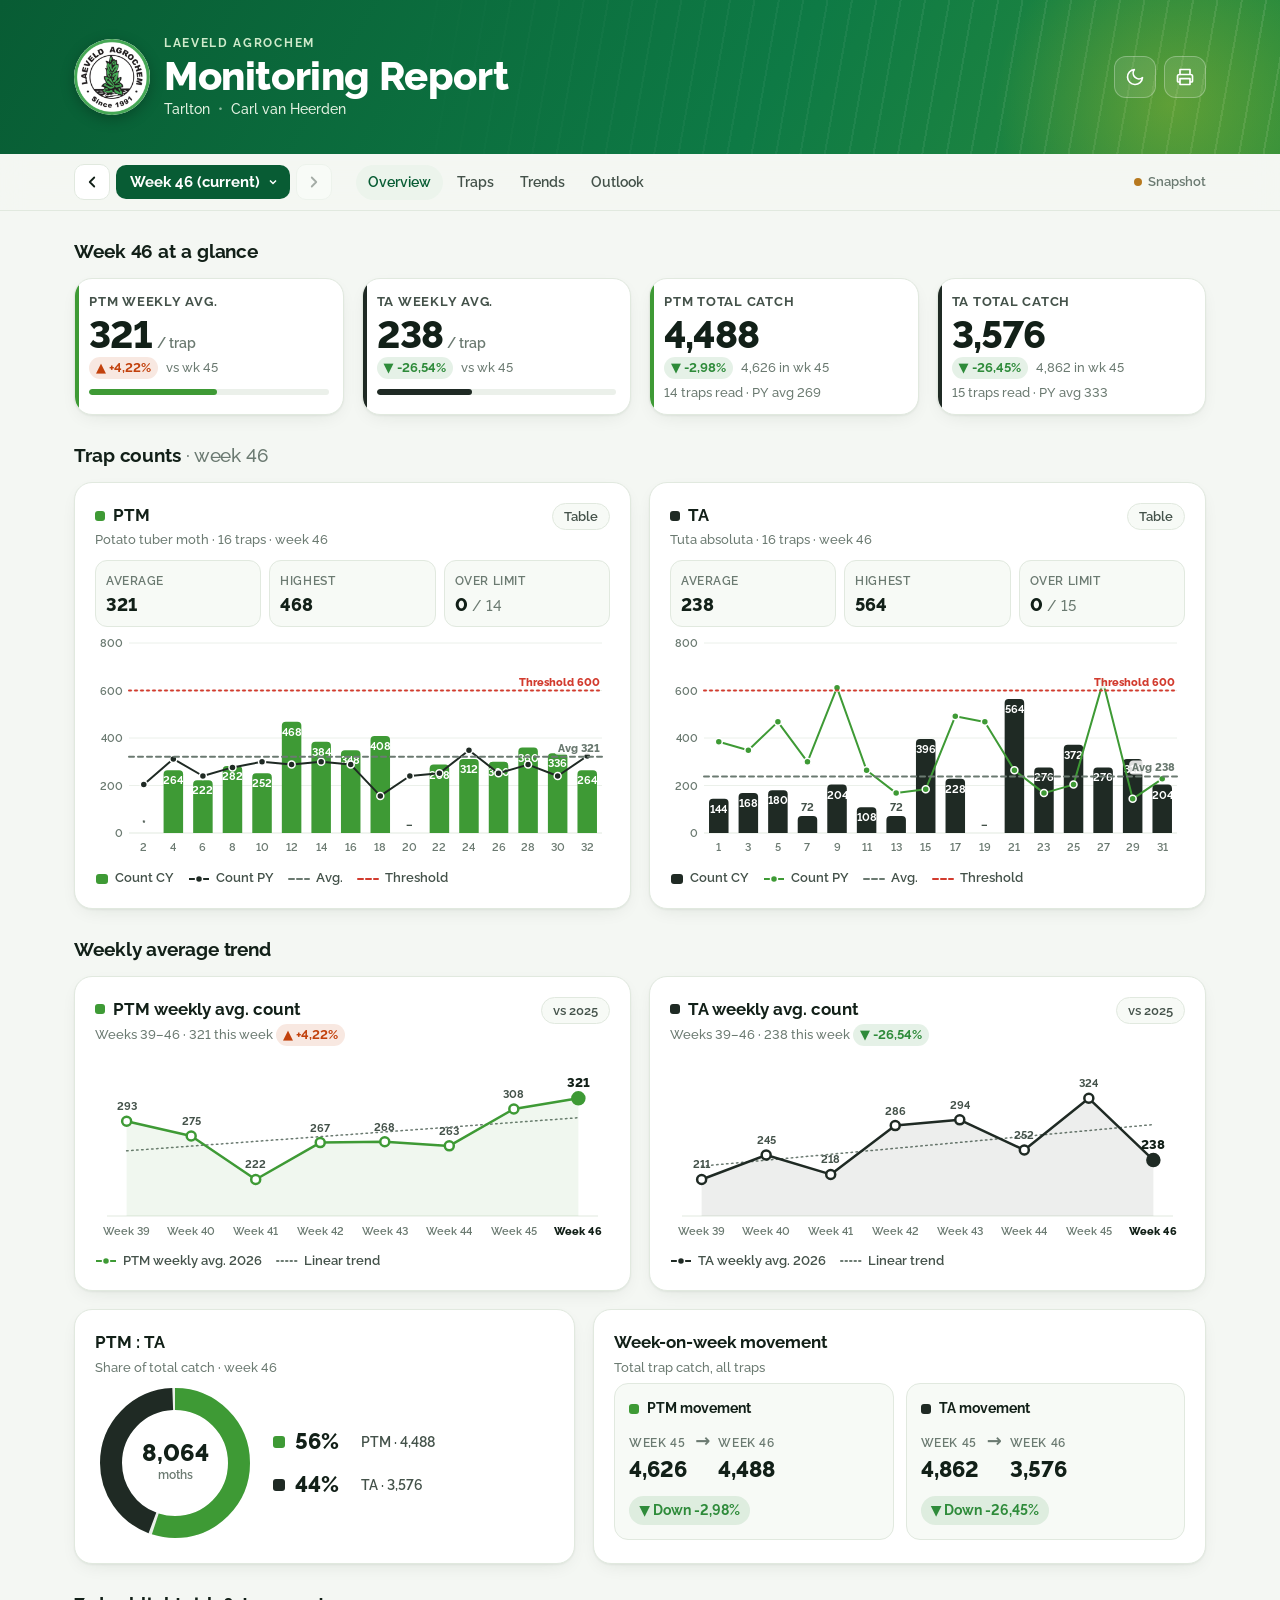
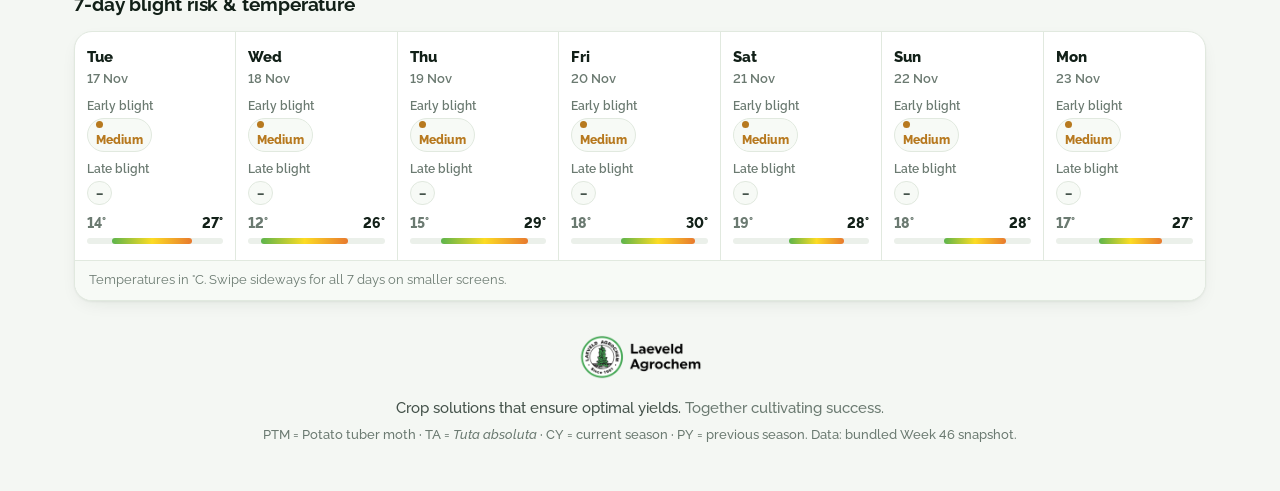
==== index.html @ a838b95b "LAC Monitoring Report web prototype Mobile-first dashboard reproducing the weekly Laeveld Agrochem m" ====
<!doctype html>
<html lang="en">
<head>
<meta charset="utf-8">
<meta name="viewport" content="width=device-width, initial-scale=1, viewport-fit=cover">
<title>LAC Monitoring Report</title>
<meta name="description" content="Laeveld Agrochem weekly pest-trap monitoring report – PTM and Tuta absoluta counts, trends and blight outlook.">
<meta name="theme-color" content="#085C34">
<link rel="icon" href="logo-badge.png">
<link rel="apple-touch-icon" href="logo-badge.png">
<link rel="preconnect" href="https://fonts.googleapis.com">
<link rel="preconnect" href="https://fonts.gstatic.com" crossorigin>
<link href="https://fonts.googleapis.com/css2?family=Raleway:wght@400;500;600;700;800&display=swap" rel="stylesheet">
<link rel="stylesheet" href="styles.css">
</head>
<body>
<a class="skip" href="#main">Skip to report</a>

<header class="hero">
  <div class="hero__rows" aria-hidden="true"></div>
  <div class="wrap hero__inner">
    <div class="brand">
      <img class="brand__badge" src="logo-badge.png" alt="Laeveld Agrochem, since 1991" width="64" height="64">
      <div>
        <p class="eyebrow" id="company">Laeveld Agrochem</p>
        <h1 id="title">Monitoring Report</h1>
        <p class="hero__meta"><span id="region">Tarlton</span><span class="dot" aria-hidden="true">•</span><span id="rep">Carl van Heerden</span></p>
      </div>
    </div>
    <div class="hero__actions">
      <button class="iconbtn" id="themeBtn" type="button" aria-label="Toggle dark mode" title="Toggle dark mode">
        <svg viewBox="0 0 24 24" width="20" height="20" aria-hidden="true"><path d="M21 12.8A9 9 0 1 1 11.2 3a7 7 0 0 0 9.8 9.8Z" fill="none" stroke="currentColor" stroke-width="2" stroke-linejoin="round"/></svg>
      </button>
      <button class="iconbtn" id="printBtn" type="button" aria-label="Print or save as PDF" title="Print / save as PDF">
        <svg viewBox="0 0 24 24" width="20" height="20" aria-hidden="true"><path d="M6 9V3h12v6M6 18H4a1 1 0 0 1-1-1v-6a2 2 0 0 1 2-2h14a2 2 0 0 1 2 2v6a1 1 0 0 1-1 1h-2M6 14h12v7H6z" fill="none" stroke="currentColor" stroke-width="2" stroke-linejoin="round"/></svg>
      </button>
    </div>
  </div>
</header>

<div class="weekbar" id="weekbar">
  <div class="wrap weekbar__inner">
    <div class="weekpicker" role="group" aria-label="Report week">
      <button class="iconbtn iconbtn--sm" id="prevWeek" type="button" aria-label="Previous week">
        <svg viewBox="0 0 24 24" width="18" height="18" aria-hidden="true"><path d="m15 18-6-6 6-6" fill="none" stroke="currentColor" stroke-width="2.4" stroke-linecap="round" stroke-linejoin="round"/></svg>
      </button>
      <label class="sr" for="weekSel">Report week</label>
      <select id="weekSel"></select>
      <button class="iconbtn iconbtn--sm" id="nextWeek" type="button" aria-label="Next week">
        <svg viewBox="0 0 24 24" width="18" height="18" aria-hidden="true"><path d="m9 18 6-6-6-6" fill="none" stroke="currentColor" stroke-width="2.4" stroke-linecap="round" stroke-linejoin="round"/></svg>
      </button>
    </div>
    <nav class="tabs" aria-label="Report sections">
      <a href="#overview" class="is-active">Overview</a>
      <a href="#traps">Traps</a>
      <a href="#trends">Trends</a>
      <a href="#outlook">Outlook</a>
    </nav>
    <p class="source" id="source" aria-live="polite"><span class="source__dot"></span><span class="source__txt">Loading…</span></p>
  </div>
</div>

<main id="main" class="wrap">

  <section id="overview" class="section" aria-labelledby="ov-h">
    <h2 id="ov-h" class="section__title">Week <span data-week></span> at a glance</h2>
    <div class="kpis" id="kpis"></div>
  </section>

  <section id="traps" class="section" aria-labelledby="tr-h">
    <h2 id="tr-h" class="section__title">Trap counts <span class="muted">· week <span data-week></span></span></h2>
    <div class="grid2">
      <article class="card" id="card-PTM"></article>
      <article class="card" id="card-TA"></article>
    </div>
  </section>

  <section id="trends" class="section" aria-labelledby="tn-h">
    <h2 id="tn-h" class="section__title">Weekly average trend</h2>
    <div class="grid2 grid2--trend">
      <article class="card" id="trend-PTM"></article>
      <article class="card" id="trend-TA"></article>
    </div>
    <div class="grid2 grid2--split">
      <article class="card" id="ratio"></article>
      <article class="card" id="movement"></article>
    </div>
  </section>

  <section id="outlook" class="section" aria-labelledby="ol-h">
    <h2 id="ol-h" class="section__title">7-day blight risk &amp; temperature</h2>
    <article class="card card--flush" id="forecast"></article>
  </section>

  <footer class="foot">
    <img src="logo.png" alt="Laeveld Agrochem" width="175" height="50" class="foot__logo">
    <p>Crop solutions that ensure optimal yields. <span class="muted">Together cultivating success.</span></p>
    <p class="muted small">PTM = Potato tuber moth · TA = <i>Tuta absoluta</i> · CY = current season · PY = previous season. <span id="srcFoot"></span></p>
  </footer>
</main>

<div class="tip" id="tip" role="tooltip" hidden></div>

<script src="config.js"></script>
<script src="data/snapshot.js"></script>
<script src="app.js"></script>
</body>
</html>
---- styles.css ----
/* Laeveld Agrochem brand tokens (from laeveld.co.za global kit) */
:root{
  --forest:#085C34; --leaf:#5CB44C; --mint:#ECF4EC; --sun:#FCDC24;
  --bg:#F4F7F3; --surface:#FFFFFF; --surface-2:#F7FAF6; --line:#E1E9DF; --grid:#EBF0EA;
  --ink:#122018; --ink-2:#44524A; --ink-3:#6B7A71;
  --ptm:#3E9A35; --ptm-soft:#DCEFD7; --ta:#1F2A24; --ta-soft:#DDE3DF;
  --py:#8A968F; --avg:#6B7A71; --thr:#D23B2E;
  --good:#2E8B3A; --bad:#C2410C; --warn:#B7791F;
  --hero-a:#085C34; --hero-b:#0E7A45;
  --shadow:0 1px 2px rgba(10,40,20,.05),0 6px 20px -8px rgba(10,40,20,.12);
  --r:18px;
  color-scheme:light;
}
@media (prefers-color-scheme:dark){
  :root:not([data-theme="light"]){
    --bg:#0E1411; --surface:#151D18; --surface-2:#1A231D; --line:#26322A; --grid:#202A23;
    --ink:#E9F0EA; --ink-2:#B5C2B9; --ink-3:#8A988F;
    --ptm:#6CC45B; --ptm-soft:#21391F; --ta:#C9D3CC; --ta-soft:#2A332D;
    --py:#7E8C83; --avg:#9AA89F; --thr:#F06455; --good:#5FC46C; --bad:#F08A5D;
    --hero-a:#063F24; --hero-b:#0A5A33;
    --shadow:0 1px 2px rgba(0,0,0,.3),0 8px 24px -10px rgba(0,0,0,.6);
    color-scheme:dark;
  }
}
:root[data-theme="dark"]{
  --bg:#0E1411; --surface:#151D18; --surface-2:#1A231D; --line:#26322A; --grid:#202A23;
  --ink:#E9F0EA; --ink-2:#B5C2B9; --ink-3:#8A988F;
  --ptm:#6CC45B; --ptm-soft:#21391F; --ta:#C9D3CC; --ta-soft:#2A332D;
  --py:#7E8C83; --avg:#9AA89F; --thr:#F06455; --good:#5FC46C; --bad:#F08A5D;
  --hero-a:#063F24; --hero-b:#0A5A33;
  --shadow:0 1px 2px rgba(0,0,0,.3),0 8px 24px -10px rgba(0,0,0,.6);
  color-scheme:dark;
}

*{box-sizing:border-box}
html{scroll-behavior:smooth;scroll-padding-top:76px;-webkit-text-size-adjust:100%}
body{margin:0;background:var(--bg);color:var(--ink);font:400 15px/1.5 Raleway,system-ui,-apple-system,Segoe UI,sans-serif;font-variant-numeric:lining-nums tabular-nums}
.wrap{max-width:1180px;margin:0 auto;padding:0 16px}
@media (min-width:768px){.wrap{padding:0 24px}}
.sr{position:absolute;width:1px;height:1px;overflow:hidden;clip:rect(0 0 0 0);white-space:nowrap}
.skip{position:absolute;left:-999px;top:8px;background:var(--sun);color:#111;padding:8px 12px;border-radius:8px;z-index:100;font-weight:700}
.skip:focus{left:8px}
.muted{color:var(--ink-3);font-weight:500}
.small{font-size:12.5px}
:focus-visible{outline:3px solid var(--sun);outline-offset:2px;border-radius:6px}

/* Hero */
.hero{position:relative;overflow:hidden;color:#fff;background:linear-gradient(120deg,var(--hero-a) 0%,var(--hero-b) 60%,#3E9A35 130%)}
.hero__rows{position:absolute;inset:0;opacity:.18;
  background:repeating-linear-gradient(100deg,transparent 0 22px,rgba(255,255,255,.55) 22px 24px);
  -webkit-mask-image:linear-gradient(90deg,transparent 30%,#000 100%);mask-image:linear-gradient(90deg,transparent 30%,#000 100%)}
.hero::after{content:"";position:absolute;right:-80px;bottom:-140px;width:380px;height:380px;border-radius:50%;background:radial-gradient(circle,rgba(252,220,36,.28),transparent 65%)}
.hero__inner{position:relative;z-index:1;display:flex;align-items:center;justify-content:space-between;gap:12px;padding-top:22px;padding-bottom:22px}
.brand{display:flex;align-items:center;gap:14px;min-width:0}
.brand__badge{width:56px;height:56px;border-radius:50%;background:#fff;box-shadow:0 4px 14px rgba(0,0,0,.25);flex:none}
@media (max-width:520px){.hero__actions .iconbtn{width:38px;height:38px}#printBtn{display:none}.weekbar__inner{gap:8px;padding-top:8px;padding-bottom:6px}}
@media (min-width:768px){.brand__badge{width:76px;height:76px}.hero__inner{padding-top:34px;padding-bottom:34px}}
.eyebrow{margin:0;font-size:12px;font-weight:700;letter-spacing:.14em;text-transform:uppercase;color:#CFEACB}
h1{margin:2px 0 2px;font-size:clamp(24px,5.4vw,40px);line-height:1.08;font-weight:800;letter-spacing:-.01em}
.hero__meta{margin:0;font-size:14px;color:#E3F1E1;font-weight:500}
.hero__meta .dot{margin:0 8px;opacity:.6}
.hero__actions{display:flex;gap:8px;flex:none}
.iconbtn{display:inline-grid;place-items:center;width:42px;height:42px;border-radius:12px;border:1px solid rgba(255,255,255,.28);background:rgba(255,255,255,.1);color:inherit;cursor:pointer;transition:background .15s}
.iconbtn:hover{background:rgba(255,255,255,.2)}
.iconbtn--sm{width:36px;height:36px;border-radius:10px;border-color:var(--line);background:var(--surface);color:var(--ink)}
.iconbtn--sm:hover{background:var(--surface-2)}
.iconbtn:disabled{opacity:.35;cursor:default}

/* Sticky week bar */
.weekbar{position:sticky;top:0;z-index:20;background:color-mix(in srgb,var(--bg) 86%,transparent);backdrop-filter:saturate(1.4) blur(12px);-webkit-backdrop-filter:saturate(1.4) blur(12px);border-bottom:1px solid var(--line)}
.weekbar__inner{display:flex;align-items:center;gap:12px;flex-wrap:wrap;padding-top:10px;padding-bottom:10px}
.weekpicker{display:flex;align-items:center;gap:6px}
.weekpicker select{appearance:none;-webkit-appearance:none;font:700 15px Raleway,sans-serif;color:#fff;background:var(--forest);border:0;border-radius:10px;padding:8px 30px 8px 14px;cursor:pointer;
  background-image:url("data:image/svg+xml,%3Csvg xmlns='http://www.w3.org/2000/svg' width='12' height='12' viewBox='0 0 24 24'%3E%3Cpath d='m6 9 6 6 6-6' fill='none' stroke='%23fff' stroke-width='3'/%3E%3C/svg%3E");background-repeat:no-repeat;background-position:right 11px center}
.tabs{display:flex;gap:2px;overflow-x:auto;scrollbar-width:none;order:3;width:100%}
.tabs::-webkit-scrollbar{display:none}
.tabs a{flex:none;padding:7px 12px;border-radius:999px;color:var(--ink-2);text-decoration:none;font-weight:600;font-size:14px}
.tabs a:hover{background:var(--surface)}
.tabs a.is-active{background:var(--mint);color:var(--forest)}
:root[data-theme="dark"] .tabs a.is-active{background:var(--ptm-soft);color:var(--ptm)}
@media (prefers-color-scheme:dark){:root:not([data-theme="light"]) .tabs a.is-active{background:var(--ptm-soft);color:var(--ptm)}}
.source{margin:0 0 0 auto;display:flex;align-items:center;gap:6px;font-size:12.5px;color:var(--ink-3);font-weight:600}
.source__dot{width:8px;height:8px;border-radius:50%;background:var(--ink-3)}
.source.is-live .source__dot{background:var(--leaf);box-shadow:0 0 0 3px color-mix(in srgb,var(--leaf) 25%,transparent)}
.source.is-offline .source__dot{background:var(--warn)}
@media (min-width:900px){.tabs{order:0;width:auto;margin-left:12px}}

/* Sections & cards */
.section{padding-top:26px}
.section__title{margin:0 0 12px;font-size:19px;font-weight:700;letter-spacing:-.005em}
.card{background:var(--surface);border:1px solid var(--line);border-radius:var(--r);box-shadow:var(--shadow);padding:16px;min-width:0}
@media (min-width:768px){.card{padding:20px}}
.card--flush{padding:0;overflow:hidden}
.card__head{display:flex;align-items:flex-start;justify-content:space-between;gap:10px;margin-bottom:6px}
.card__title{margin:0;font-size:17px;font-weight:700;display:flex;align-items:center;gap:8px}
.card__sub{margin:2px 0 0;color:var(--ink-3);font-size:13px;font-weight:500}
.pill{display:inline-flex;align-items:center;gap:6px;font-size:12px;font-weight:700;padding:3px 9px;border-radius:999px;background:var(--surface-2);border:1px solid var(--line);color:var(--ink-2);white-space:nowrap}
.swatch{width:10px;height:10px;border-radius:3px;display:inline-block;flex:none}
.grid2{display:grid;gap:14px}
@media (min-width:900px){.grid2{grid-template-columns:1fr 1fr;gap:18px}.grid2--split{grid-template-columns:minmax(0,.9fr) minmax(0,1.1fr)}}
.grid2--split{margin-top:14px}
@media (min-width:900px){.grid2--split{margin-top:18px}}

/* KPI tiles */
.kpis{display:grid;grid-template-columns:repeat(2,minmax(0,1fr));gap:12px}
@media (min-width:900px){.kpis{grid-template-columns:repeat(4,minmax(0,1fr));gap:18px}}
.kpi{position:relative;background:var(--surface);border:1px solid var(--line);border-radius:var(--r);box-shadow:var(--shadow);padding:14px 14px 12px;overflow:hidden;min-width:0}
.kpi::before{content:"";position:absolute;left:0;top:0;bottom:0;width:4px;background:var(--k,var(--leaf))}
.kpi__label{margin:0;font-size:12.5px;font-weight:700;color:var(--ink-2);text-transform:uppercase;letter-spacing:.06em}
.kpi__value{margin:4px 0 2px;font-size:clamp(28px,7vw,38px);font-weight:800;line-height:1.05;letter-spacing:-.02em}
.kpi__value small{font-size:14px;font-weight:600;color:var(--ink-3);letter-spacing:0;margin-left:4px}
.kpi__foot{margin:0;font-size:13px;color:var(--ink-3);font-weight:500;display:flex;flex-wrap:wrap;gap:4px 8px;align-items:center}
.delta{display:inline-flex;align-items:center;gap:3px;font-weight:700;font-size:13px;padding:1px 7px;border-radius:999px}
.delta--down{color:var(--good);background:color-mix(in srgb,var(--good) 12%,transparent)}
.delta--up{color:var(--bad);background:color-mix(in srgb,var(--bad) 12%,transparent)}
.delta--flat{color:var(--ink-3);background:var(--surface-2)}
.kpi__bar{height:6px;border-radius:99px;background:var(--grid);margin-top:10px;overflow:hidden}
.kpi__bar i{display:block;height:100%;border-radius:99px;background:var(--k)}

/* Charts */
.chart{position:relative;width:100%}
.chart svg{display:block;width:100%;height:auto;overflow:visible}
.chart text{font-family:Raleway,sans-serif;fill:var(--ink-3);font-size:11px;font-weight:600}
.chart .val{fill:var(--ink-2);font-size:10.5px;font-weight:700}
.chart .val--in{fill:#fff}
.chart .gridline{stroke:var(--grid);stroke-width:1}
.chart .axis{stroke:var(--line);stroke-width:1}
.chart .hit{fill:transparent;cursor:pointer}
.chart .hit:hover+.hl,.chart .hl.on{opacity:1}
.chart .hl{fill:var(--ink);opacity:0;transition:opacity .12s}
.legend{display:flex;flex-wrap:wrap;gap:6px 14px;margin:10px 0 0;padding:0;list-style:none;font-size:12.5px;color:var(--ink-2);font-weight:600}
.legend li{display:flex;align-items:center;gap:6px}
.legend svg{flex:none}
.card__tools{display:flex;gap:6px;align-items:center}
.toggle{font:600 12.5px Raleway,sans-serif;color:var(--ink-2);background:var(--surface-2);border:1px solid var(--line);border-radius:999px;padding:5px 11px;cursor:pointer;white-space:nowrap}
.toggle[aria-pressed="true"]{background:var(--forest);border-color:var(--forest);color:#fff}
.stats{display:flex;flex-wrap:wrap;gap:8px;margin:10px 0 2px}
.stat{flex:1 1 90px;background:var(--surface-2);border:1px solid var(--line);border-radius:12px;padding:8px 10px}
.stat b{display:block;font-size:18px;font-weight:800}
.stat span{font-size:11.5px;color:var(--ink-3);font-weight:600;text-transform:uppercase;letter-spacing:.05em}

/* Data tables */
.tablewrap{overflow-x:auto;margin-top:10px;border:1px solid var(--line);border-radius:12px}
table{border-collapse:collapse;width:100%;font-size:13.5px}
th,td{padding:8px 10px;text-align:right;border-bottom:1px solid var(--line);white-space:nowrap}
th:first-child,td:first-child,th:nth-child(2),td:nth-child(2){text-align:left}
thead th{background:var(--surface-2);font-size:11.5px;text-transform:uppercase;letter-spacing:.05em;color:var(--ink-3)}
tbody tr:last-child td{border-bottom:0}
td.over{color:var(--thr);font-weight:800}

/* Donut + movement */
.donut{display:flex;align-items:center;gap:18px;flex-wrap:wrap}
.donut svg{width:160px;height:160px;flex:none}
.donut__list{flex:1 1 150px;display:grid;gap:10px;margin:0;padding:0;list-style:none}
.donut__list li{display:flex;align-items:center;gap:10px}
.donut__list b{font-size:22px;font-weight:800;min-width:56px}
.donut__list span{color:var(--ink-2);font-weight:600;font-size:13.5px}
.donut__center{font-size:12px !important;fill:var(--ink-3) !important}
.donut__big{font-size:24px !important;fill:var(--ink) !important;font-weight:800 !important}
.moves{display:grid;gap:12px}
@media (min-width:560px){.moves{grid-template-columns:1fr 1fr}}
.move{border:1px solid var(--line);border-radius:14px;padding:14px;background:var(--surface-2)}
.move h3{margin:0 0 8px;font-size:14px;font-weight:700;display:flex;align-items:center;gap:8px}
.move__vs{display:flex;align-items:baseline;gap:8px;flex-wrap:wrap;font-weight:600;color:var(--ink-3);font-size:13px}
.move__vs b{font-size:22px;color:var(--ink);font-weight:800}
.move__vs .wk{font-size:11.5px;text-transform:uppercase;letter-spacing:.05em;display:block}
.move__arrow{font-size:18px;color:var(--ink-3)}
.move .delta{margin-top:10px;font-size:14px;padding:4px 10px}

/* Forecast */
.fc{display:grid;grid-template-columns:repeat(7,minmax(118px,1fr));overflow-x:auto;scroll-snap-type:x mandatory}
.fc__day{scroll-snap-align:start;padding:14px 12px 16px;border-right:1px solid var(--line);display:flex;flex-direction:column;gap:8px;min-width:0}
.fc__day:last-child{border-right:0}
.fc__dow{margin:0;font-weight:800;font-size:15px}
.fc__date{margin:-6px 0 0;font-size:12.5px;color:var(--ink-3);font-weight:600}
.risk{display:flex;flex-direction:column;gap:4px;font-size:12px;font-weight:600;color:var(--ink-3)}
.risk span{display:flex;flex-direction:column;align-items:flex-start;gap:3px}
.risk{gap:8px}
.lvl{display:inline-flex;align-items:center;gap:5px;font-weight:800;font-size:12px;padding:2px 8px;border-radius:999px;color:var(--ink-2);background:var(--surface-2);border:1px solid var(--line)}
.lvl::before{content:"";width:7px;height:7px;border-radius:50%;background:currentColor}
.lvl--low{color:var(--good)}
.lvl--medium{color:var(--warn)}
.lvl--high{color:var(--bad)}
.lvl--none::before{display:none}
.temp{margin-top:auto}
.temp__nums{display:flex;justify-content:space-between;font-weight:800;font-size:14px}
.temp__nums .lo{color:var(--ink-3)}
.temp__track{position:relative;height:6px;border-radius:99px;background:var(--grid);margin-top:4px}
.temp__fill{position:absolute;top:0;bottom:0;border-radius:99px;background:linear-gradient(90deg,#5CB44C,#FCDC24,#E8792E)}
.fc__note{padding:10px 14px;border-top:1px solid var(--line);font-size:12.5px;color:var(--ink-3);margin:0;background:var(--surface-2)}
@media (min-width:900px){.fc{overflow:visible}}

/* Tooltip */
.tip{position:fixed;z-index:50;pointer-events:none;background:var(--ink);color:var(--bg);border-radius:10px;padding:8px 10px;font-size:12.5px;line-height:1.45;box-shadow:0 10px 30px rgba(0,0,0,.25);max-width:240px}
.tip b{font-weight:800}
.tip .row{display:flex;justify-content:space-between;gap:14px}
.tip .k{opacity:.75}

.foot{padding:34px 0 40px;text-align:center;color:var(--ink-2);font-weight:500}
.foot p{margin:6px 0}
.foot__logo{height:44px;width:auto;margin-bottom:6px}
:root[data-theme="dark"] .foot__logo{background:#fff;border-radius:10px;padding:4px 8px}
@media (prefers-color-scheme:dark){:root:not([data-theme="light"]) .foot__logo{background:#fff;border-radius:10px;padding:4px 8px}}

.loading .kpis,.loading .card{opacity:.5}

@media print{
  @page{size:A4;margin:10mm}
  body{background:#fff;font-size:12px}
  .weekbar,.hero__actions,.toggle,.skip{display:none !important}
  .hero{-webkit-print-color-adjust:exact;print-color-adjust:exact}
  .card,.kpi{box-shadow:none;break-inside:avoid}
  .grid2{grid-template-columns:1fr 1fr}
  .kpis{grid-template-columns:repeat(4,1fr)}
  .fc{overflow:visible}
  *{-webkit-print-color-adjust:exact;print-color-adjust:exact}
}
@media (prefers-reduced-motion:reduce){html{scroll-behavior:auto}*{transition:none !important}}
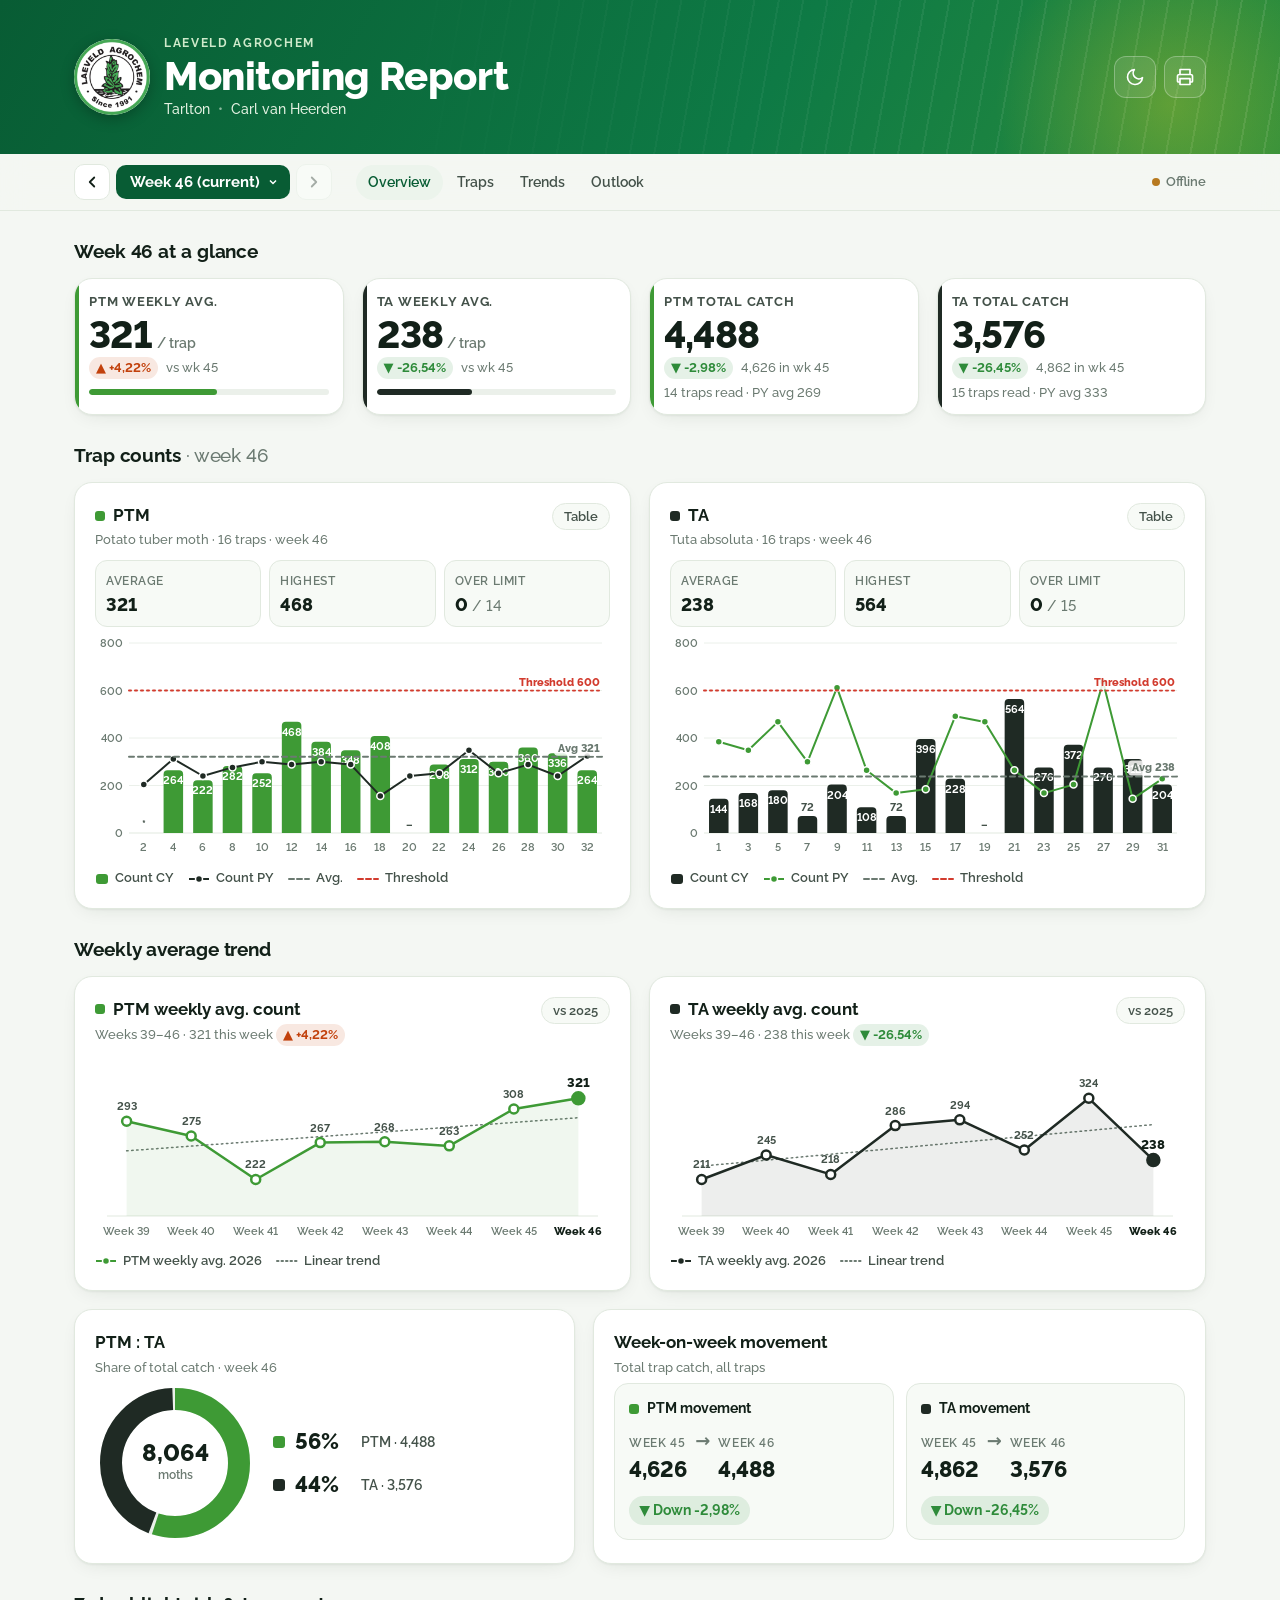
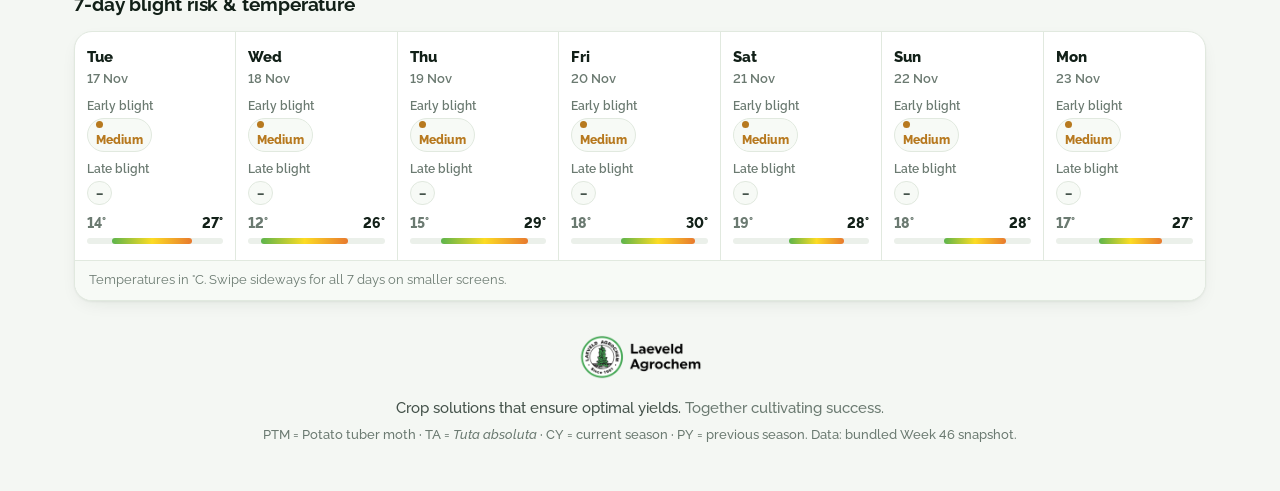
==== commit 9675964f: "Cache-bust assets so sheet/config updates show immediately Co-Authored-By: Claude Opus 5.5 <noreply@" ====
--- a/index.html
+++ b/index.html
@@ -11,7 +11,7 @@
 <link rel="preconnect" href="https://fonts.googleapis.com">
 <link rel="preconnect" href="https://fonts.gstatic.com" crossorigin>
 <link href="https://fonts.googleapis.com/css2?family=Raleway:wght@400;500;600;700;800&display=swap" rel="stylesheet">
-<link rel="stylesheet" href="styles.css">
+<link rel="stylesheet" href="styles.css?v=202611161140">
 </head>
 <body>
 <a class="skip" href="#main">Skip to report</a>
@@ -101,8 +101,8 @@
 
 <div class="tip" id="tip" role="tooltip" hidden></div>
 
-<script src="config.js"></script>
-<script src="data/snapshot.js"></script>
-<script src="app.js"></script>
+<script src="config.js?v=202611161140"></script>
+<script src="data/snapshot.js?v=202611161140"></script>
+<script src="app.js?v=202611161140"></script>
 </body>
 </html>
